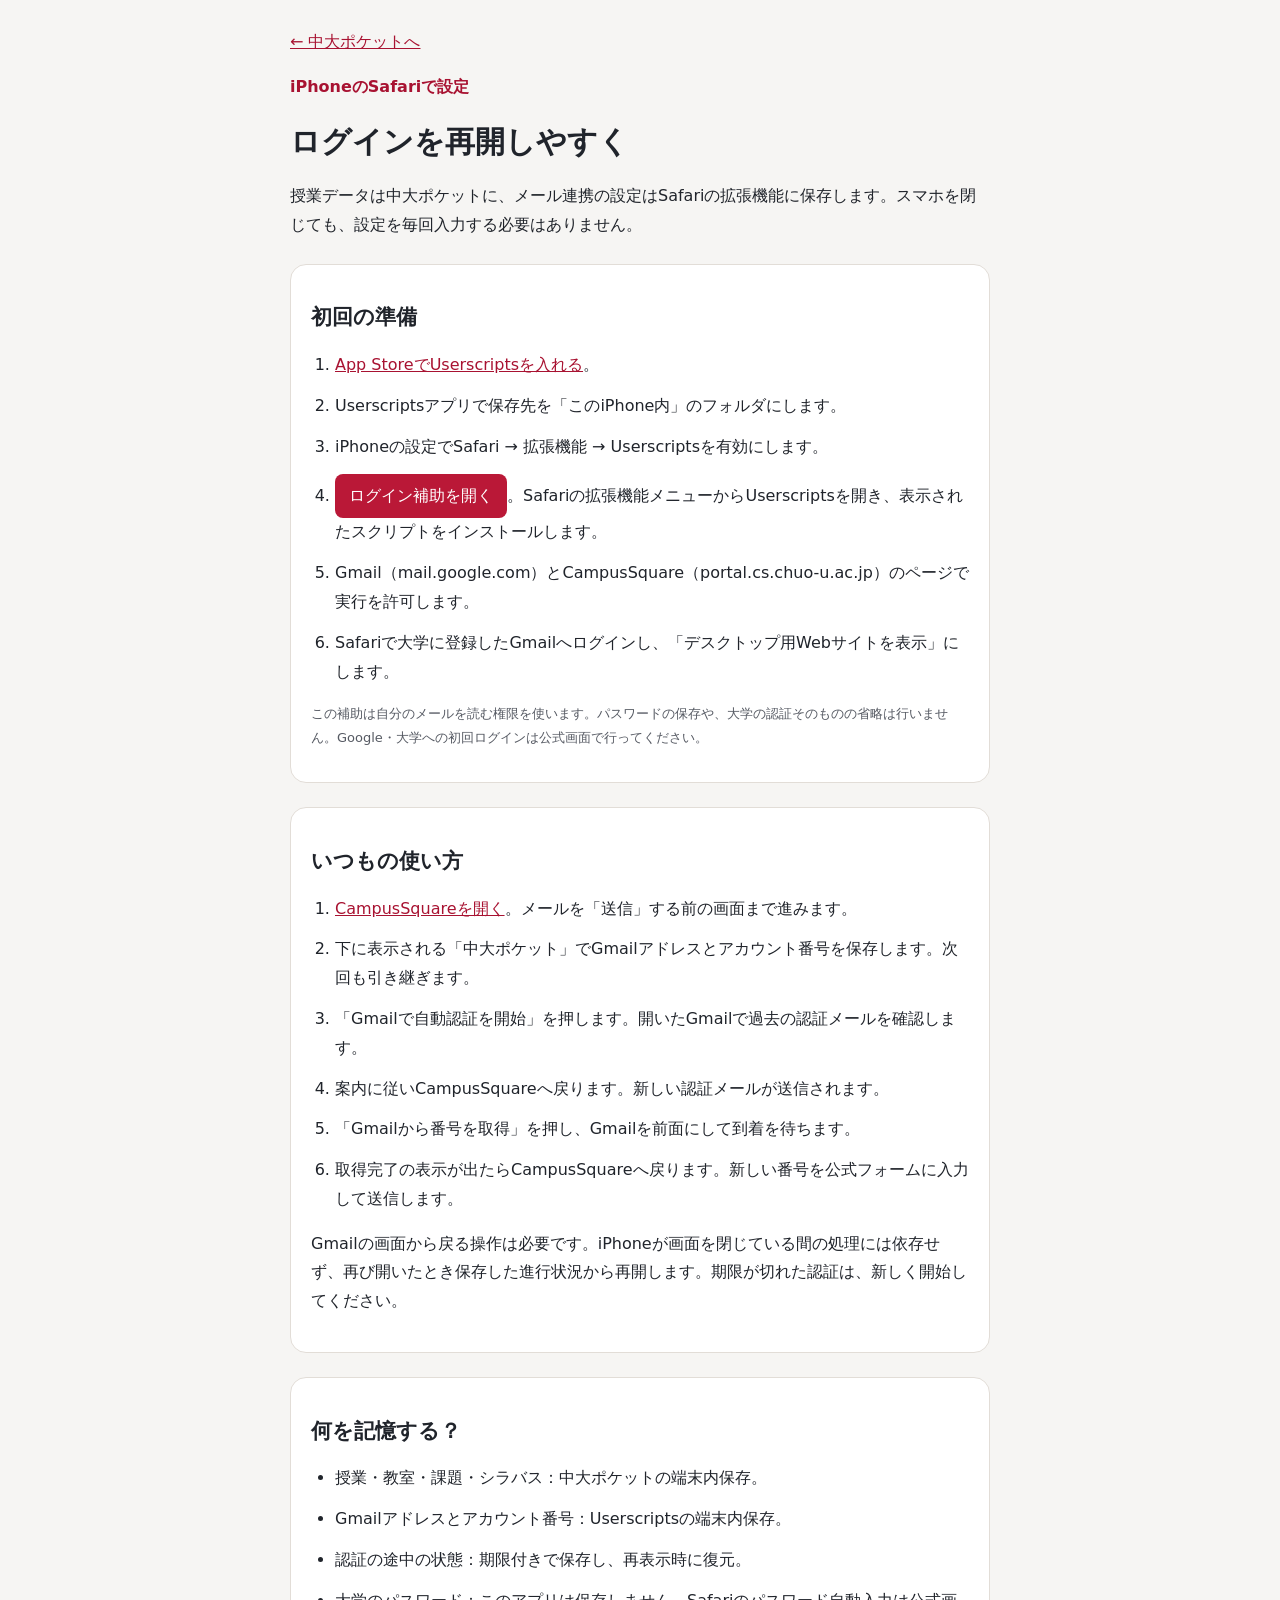
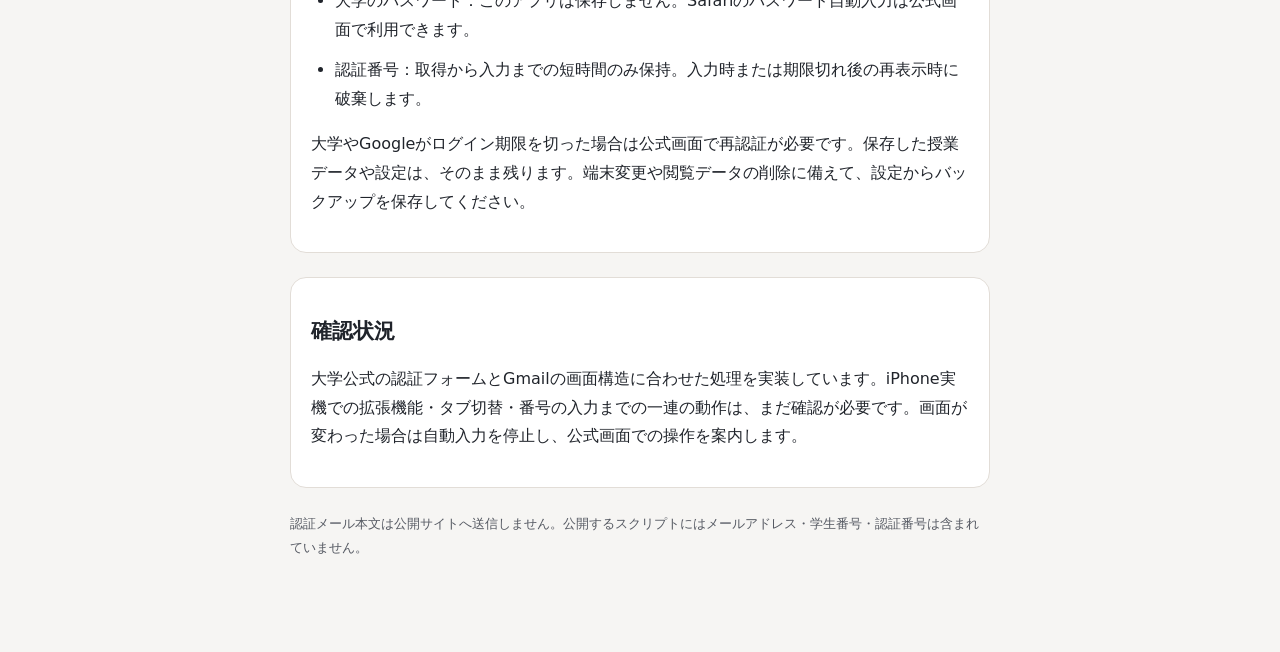
==== docs/login-setup.html @ 48754c98 "Add iPhone local storage and Gmail-assisted CampusSquare login" ====
<!doctype html>
<html lang="ja"><head><meta charset="utf-8"><meta name="viewport" content="width=device-width,initial-scale=1"><meta name="theme-color" content="#ba1837"><meta http-equiv="Content-Security-Policy" content="default-src 'self'; script-src 'none'; style-src 'self'; img-src 'self'; connect-src 'none'; object-src 'none'; base-uri 'none'; form-action 'none'"><title>メール連携の設定 — 中大ポケット</title><link rel="stylesheet" href="./login-setup.css"></head>
<body><main><a href="./#import">← 中大ポケットへ</a><p class="eyebrow">iPhoneのSafariで設定</p><h1>ログインを再開しやすく</h1><p>授業データは中大ポケットに、メール連携の設定はSafariの拡張機能に保存します。スマホを閉じても、設定を毎回入力する必要はありません。</p>
<section><h2>初回の準備</h2><ol><li><a href="https://apps.apple.com/jp/app/userscripts/id1463298887" target="_blank" rel="noreferrer">App StoreでUserscriptsを入れる</a>。</li><li>Userscriptsアプリで保存先を「このiPhone内」のフォルダにします。</li><li>iPhoneの設定でSafari → 拡張機能 → Userscriptsを有効にします。</li><li><a class="primary" href="./chuo-pocket-login.user.js">ログイン補助を開く</a>。Safariの拡張機能メニューからUserscriptsを開き、表示されたスクリプトをインストールします。</li><li>Gmail（mail.google.com）とCampusSquare（portal.cs.chuo-u.ac.jp）のページで実行を許可します。</li><li>Safariで大学に登録したGmailへログインし、「デスクトップ用Webサイトを表示」にします。</li></ol><p class="note">この補助は自分のメールを読む権限を使います。パスワードの保存や、大学の認証そのものの省略は行いません。Google・大学への初回ログインは公式画面で行ってください。</p></section>
<section><h2>いつもの使い方</h2><ol><li><a href="https://portal.cs.chuo-u.ac.jp/campusweb/" target="_blank" rel="noreferrer">CampusSquareを開く</a>。メールを「送信」する前の画面まで進みます。</li><li>下に表示される「中大ポケット」でGmailアドレスとアカウント番号を保存します。次回も引き継ぎます。</li><li>「Gmailで自動認証を開始」を押します。開いたGmailで過去の認証メールを確認します。</li><li>案内に従いCampusSquareへ戻ります。新しい認証メールが送信されます。</li><li>「Gmailから番号を取得」を押し、Gmailを前面にして到着を待ちます。</li><li>取得完了の表示が出たらCampusSquareへ戻ります。新しい番号を公式フォームに入力して送信します。</li></ol><p>Gmailの画面から戻る操作は必要です。iPhoneが画面を閉じている間の処理には依存せず、再び開いたとき保存した進行状況から再開します。期限が切れた認証は、新しく開始してください。</p></section>
<section><h2>何を記憶する？</h2><ul><li>授業・教室・課題・シラバス：中大ポケットの端末内保存。</li><li>Gmailアドレスとアカウント番号：Userscriptsの端末内保存。</li><li>認証の途中の状態：期限付きで保存し、再表示時に復元。</li><li>大学のパスワード：このアプリは保存しません。Safariのパスワード自動入力は公式画面で利用できます。</li><li>認証番号：取得から入力までの短時間のみ保持。入力時または期限切れ後の再表示時に破棄します。</li></ul><p>大学やGoogleがログイン期限を切った場合は公式画面で再認証が必要です。保存した授業データや設定は、そのまま残ります。端末変更や閲覧データの削除に備えて、設定からバックアップを保存してください。</p></section>
<section><h2>確認状況</h2><p>大学公式の認証フォームとGmailの画面構造に合わせた処理を実装しています。iPhone実機での拡張機能・タブ切替・番号の入力までの一連の動作は、まだ確認が必要です。画面が変わった場合は自動入力を停止し、公式画面での操作を案内します。</p></section>
<p class="note">認証メール本文は公開サイトへ送信しません。公開するスクリプトにはメールアドレス・学生番号・認証番号は含まれていません。</p></main></body></html>
---- docs/login-setup.css ----
:root{font-family:system-ui,-apple-system,sans-serif;color:#20242b;background:#f6f5f3;line-height:1.8}body{margin:0}main{max-width:700px;margin:auto;padding:28px 20px 80px}a{color:#a81231}h1{font-size:30px;line-height:1.35}h2{font-size:21px;line-height:1.5}section{background:#fff;border:1px solid #e2ddd7;border-radius:16px;padding:20px;margin:24px 0}li{margin:12px 0}ol,ul{padding-left:24px}.eyebrow{color:#a81231;font-weight:700}.note{font-size:13px;color:#565a63}.primary{display:inline-block;padding:8px 14px;background:#ba1837;color:white;border-radius:8px;text-decoration:none}
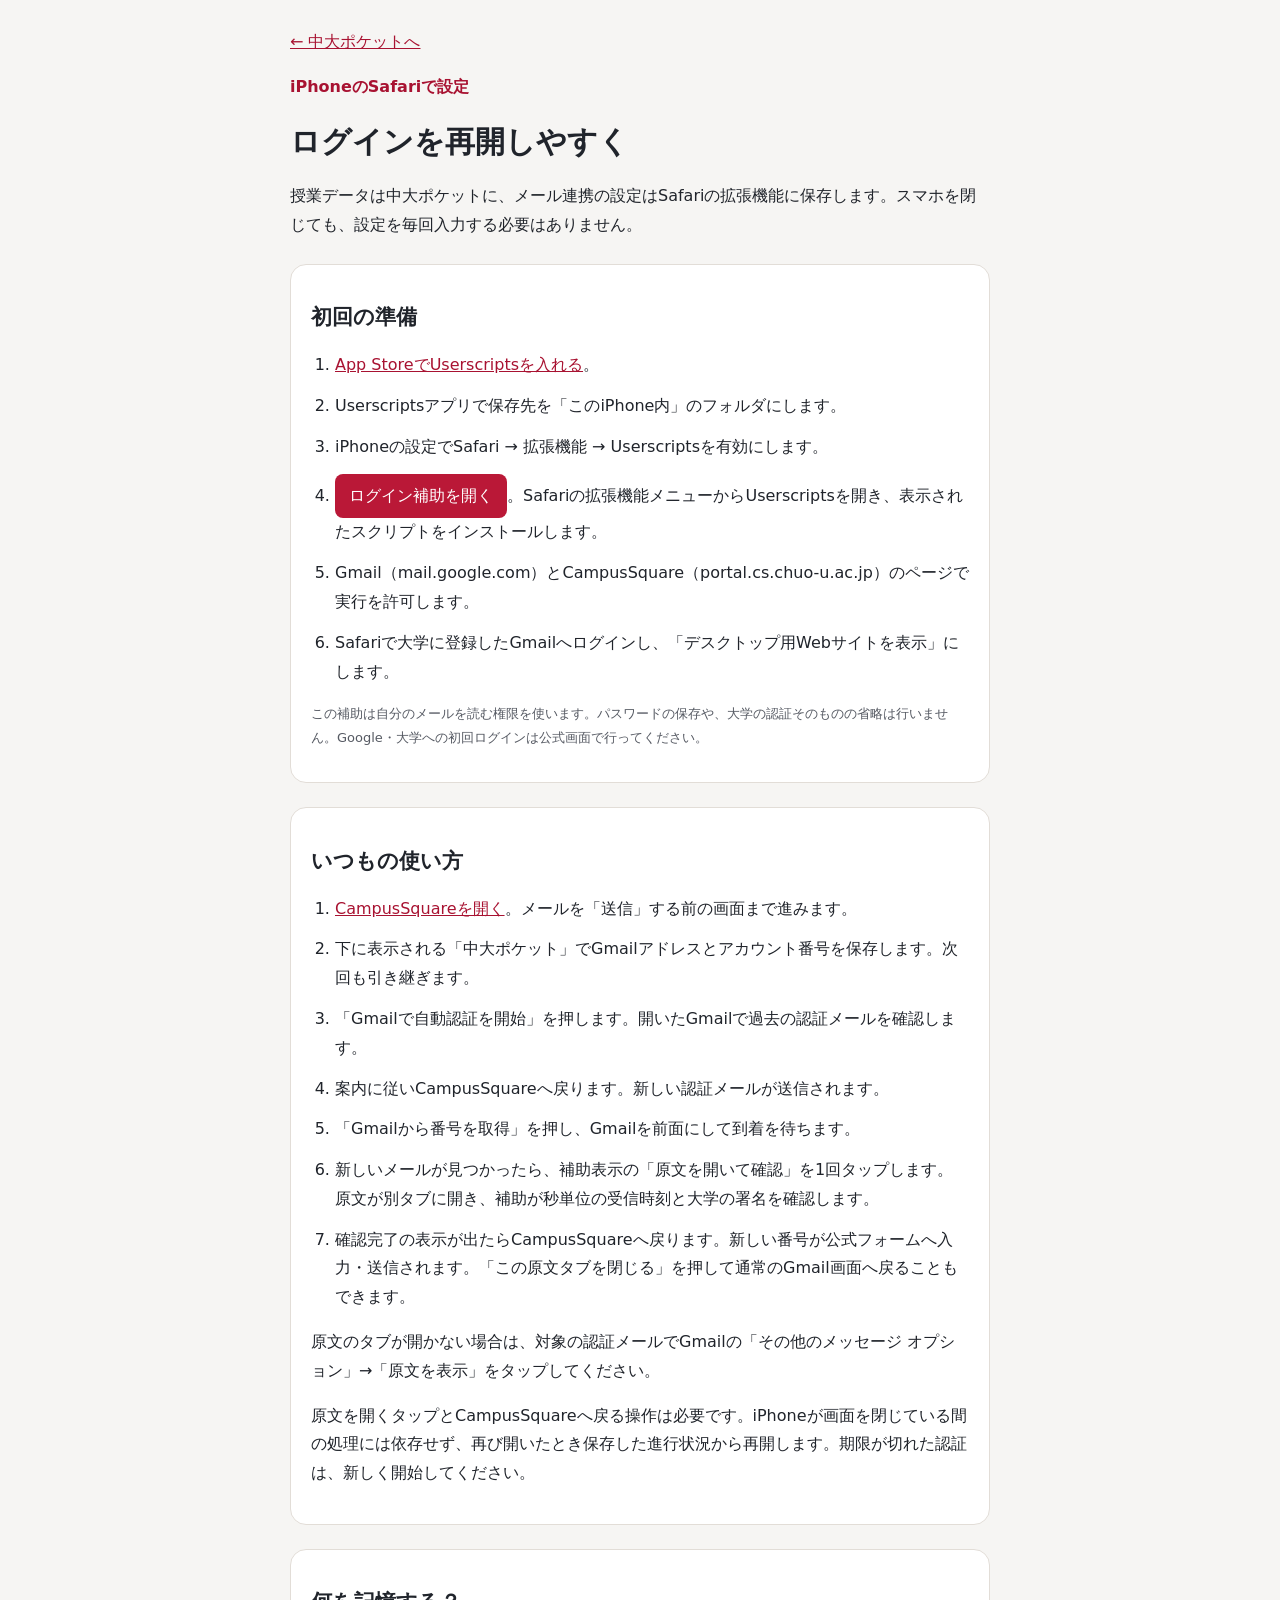
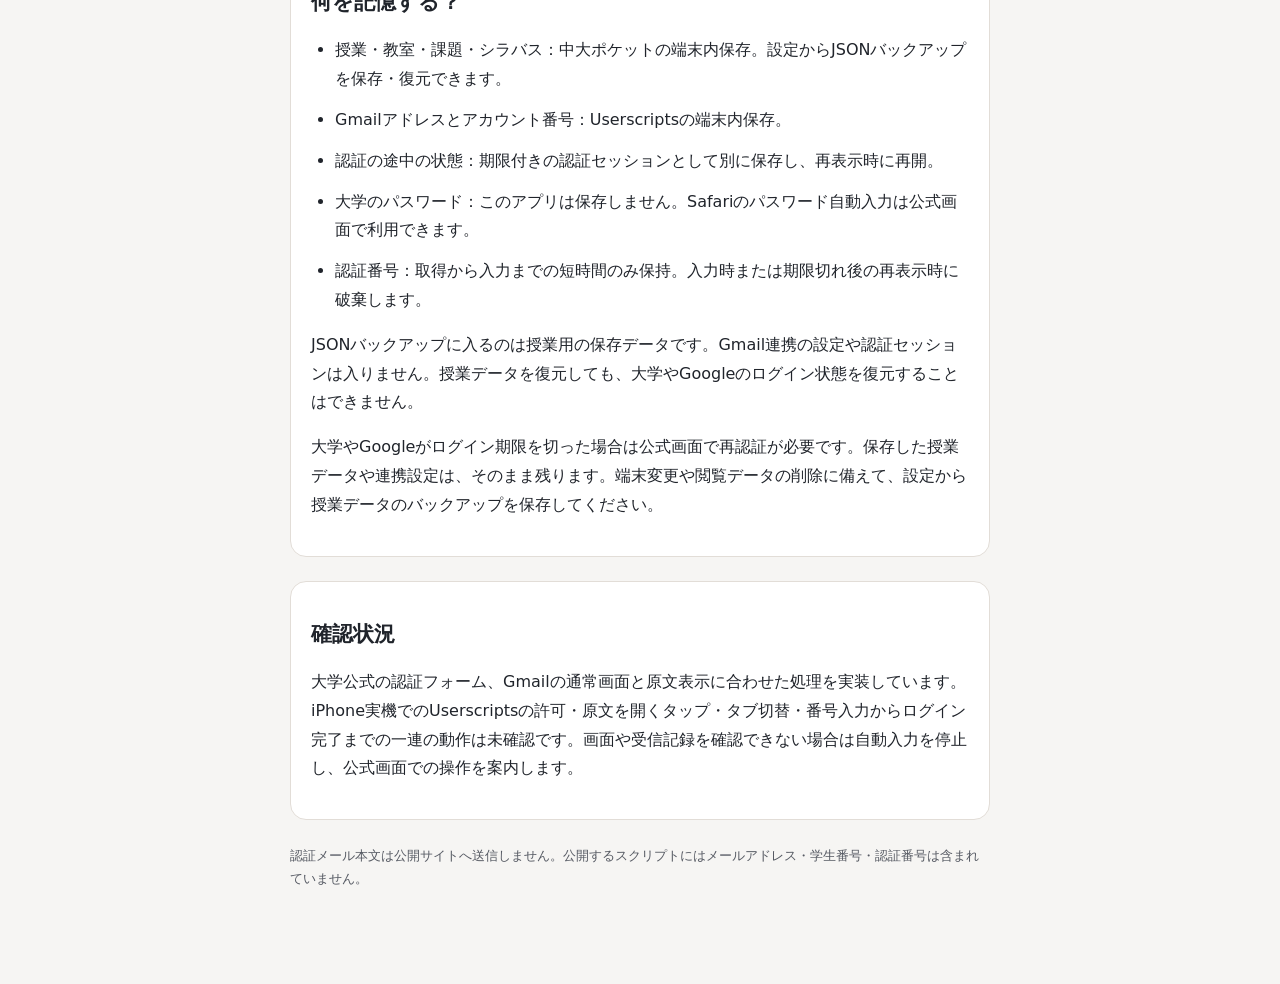
==== commit 8feecf1a: "Preserve login progress across restart and verify Gmail receipt timestamps" ====
--- a/docs/login-setup.html
+++ b/docs/login-setup.html
@@ -2,7 +2,7 @@
 <html lang="ja"><head><meta charset="utf-8"><meta name="viewport" content="width=device-width,initial-scale=1"><meta name="theme-color" content="#ba1837"><meta http-equiv="Content-Security-Policy" content="default-src 'self'; script-src 'none'; style-src 'self'; img-src 'self'; connect-src 'none'; object-src 'none'; base-uri 'none'; form-action 'none'"><title>メール連携の設定 — 中大ポケット</title><link rel="stylesheet" href="./login-setup.css"></head>
 <body><main><a href="./#import">← 中大ポケットへ</a><p class="eyebrow">iPhoneのSafariで設定</p><h1>ログインを再開しやすく</h1><p>授業データは中大ポケットに、メール連携の設定はSafariの拡張機能に保存します。スマホを閉じても、設定を毎回入力する必要はありません。</p>
 <section><h2>初回の準備</h2><ol><li><a href="https://apps.apple.com/jp/app/userscripts/id1463298887" target="_blank" rel="noreferrer">App StoreでUserscriptsを入れる</a>。</li><li>Userscriptsアプリで保存先を「このiPhone内」のフォルダにします。</li><li>iPhoneの設定でSafari → 拡張機能 → Userscriptsを有効にします。</li><li><a class="primary" href="./chuo-pocket-login.user.js">ログイン補助を開く</a>。Safariの拡張機能メニューからUserscriptsを開き、表示されたスクリプトをインストールします。</li><li>Gmail（mail.google.com）とCampusSquare（portal.cs.chuo-u.ac.jp）のページで実行を許可します。</li><li>Safariで大学に登録したGmailへログインし、「デスクトップ用Webサイトを表示」にします。</li></ol><p class="note">この補助は自分のメールを読む権限を使います。パスワードの保存や、大学の認証そのものの省略は行いません。Google・大学への初回ログインは公式画面で行ってください。</p></section>
-<section><h2>いつもの使い方</h2><ol><li><a href="https://portal.cs.chuo-u.ac.jp/campusweb/" target="_blank" rel="noreferrer">CampusSquareを開く</a>。メールを「送信」する前の画面まで進みます。</li><li>下に表示される「中大ポケット」でGmailアドレスとアカウント番号を保存します。次回も引き継ぎます。</li><li>「Gmailで自動認証を開始」を押します。開いたGmailで過去の認証メールを確認します。</li><li>案内に従いCampusSquareへ戻ります。新しい認証メールが送信されます。</li><li>「Gmailから番号を取得」を押し、Gmailを前面にして到着を待ちます。</li><li>取得完了の表示が出たらCampusSquareへ戻ります。新しい番号を公式フォームに入力して送信します。</li></ol><p>Gmailの画面から戻る操作は必要です。iPhoneが画面を閉じている間の処理には依存せず、再び開いたとき保存した進行状況から再開します。期限が切れた認証は、新しく開始してください。</p></section>
-<section><h2>何を記憶する？</h2><ul><li>授業・教室・課題・シラバス：中大ポケットの端末内保存。</li><li>Gmailアドレスとアカウント番号：Userscriptsの端末内保存。</li><li>認証の途中の状態：期限付きで保存し、再表示時に復元。</li><li>大学のパスワード：このアプリは保存しません。Safariのパスワード自動入力は公式画面で利用できます。</li><li>認証番号：取得から入力までの短時間のみ保持。入力時または期限切れ後の再表示時に破棄します。</li></ul><p>大学やGoogleがログイン期限を切った場合は公式画面で再認証が必要です。保存した授業データや設定は、そのまま残ります。端末変更や閲覧データの削除に備えて、設定からバックアップを保存してください。</p></section>
-<section><h2>確認状況</h2><p>大学公式の認証フォームとGmailの画面構造に合わせた処理を実装しています。iPhone実機での拡張機能・タブ切替・番号の入力までの一連の動作は、まだ確認が必要です。画面が変わった場合は自動入力を停止し、公式画面での操作を案内します。</p></section>
+<section><h2>いつもの使い方</h2><ol><li><a href="https://portal.cs.chuo-u.ac.jp/campusweb/" target="_blank" rel="noreferrer">CampusSquareを開く</a>。メールを「送信」する前の画面まで進みます。</li><li>下に表示される「中大ポケット」でGmailアドレスとアカウント番号を保存します。次回も引き継ぎます。</li><li>「Gmailで自動認証を開始」を押します。開いたGmailで過去の認証メールを確認します。</li><li>案内に従いCampusSquareへ戻ります。新しい認証メールが送信されます。</li><li>「Gmailから番号を取得」を押し、Gmailを前面にして到着を待ちます。</li><li>新しいメールが見つかったら、補助表示の「原文を開いて確認」を1回タップします。原文が別タブに開き、補助が秒単位の受信時刻と大学の署名を確認します。</li><li>確認完了の表示が出たらCampusSquareへ戻ります。新しい番号が公式フォームへ入力・送信されます。「この原文タブを閉じる」を押して通常のGmail画面へ戻ることもできます。</li></ol><p>原文のタブが開かない場合は、対象の認証メールでGmailの「その他のメッセージ オプション」→「原文を表示」をタップしてください。</p><p>原文を開くタップとCampusSquareへ戻る操作は必要です。iPhoneが画面を閉じている間の処理には依存せず、再び開いたとき保存した進行状況から再開します。期限が切れた認証は、新しく開始してください。</p></section>
+<section><h2>何を記憶する？</h2><ul><li>授業・教室・課題・シラバス：中大ポケットの端末内保存。設定からJSONバックアップを保存・復元できます。</li><li>Gmailアドレスとアカウント番号：Userscriptsの端末内保存。</li><li>認証の途中の状態：期限付きの認証セッションとして別に保存し、再表示時に再開。</li><li>大学のパスワード：このアプリは保存しません。Safariのパスワード自動入力は公式画面で利用できます。</li><li>認証番号：取得から入力までの短時間のみ保持。入力時または期限切れ後の再表示時に破棄します。</li></ul><p>JSONバックアップに入るのは授業用の保存データです。Gmail連携の設定や認証セッションは入りません。授業データを復元しても、大学やGoogleのログイン状態を復元することはできません。</p><p>大学やGoogleがログイン期限を切った場合は公式画面で再認証が必要です。保存した授業データや連携設定は、そのまま残ります。端末変更や閲覧データの削除に備えて、設定から授業データのバックアップを保存してください。</p></section>
+<section><h2>確認状況</h2><p>大学公式の認証フォーム、Gmailの通常画面と原文表示に合わせた処理を実装しています。iPhone実機でのUserscriptsの許可・原文を開くタップ・タブ切替・番号入力からログイン完了までの一連の動作は未確認です。画面や受信記録を確認できない場合は自動入力を停止し、公式画面での操作を案内します。</p></section>
 <p class="note">認証メール本文は公開サイトへ送信しません。公開するスクリプトにはメールアドレス・学生番号・認証番号は含まれていません。</p></main></body></html>
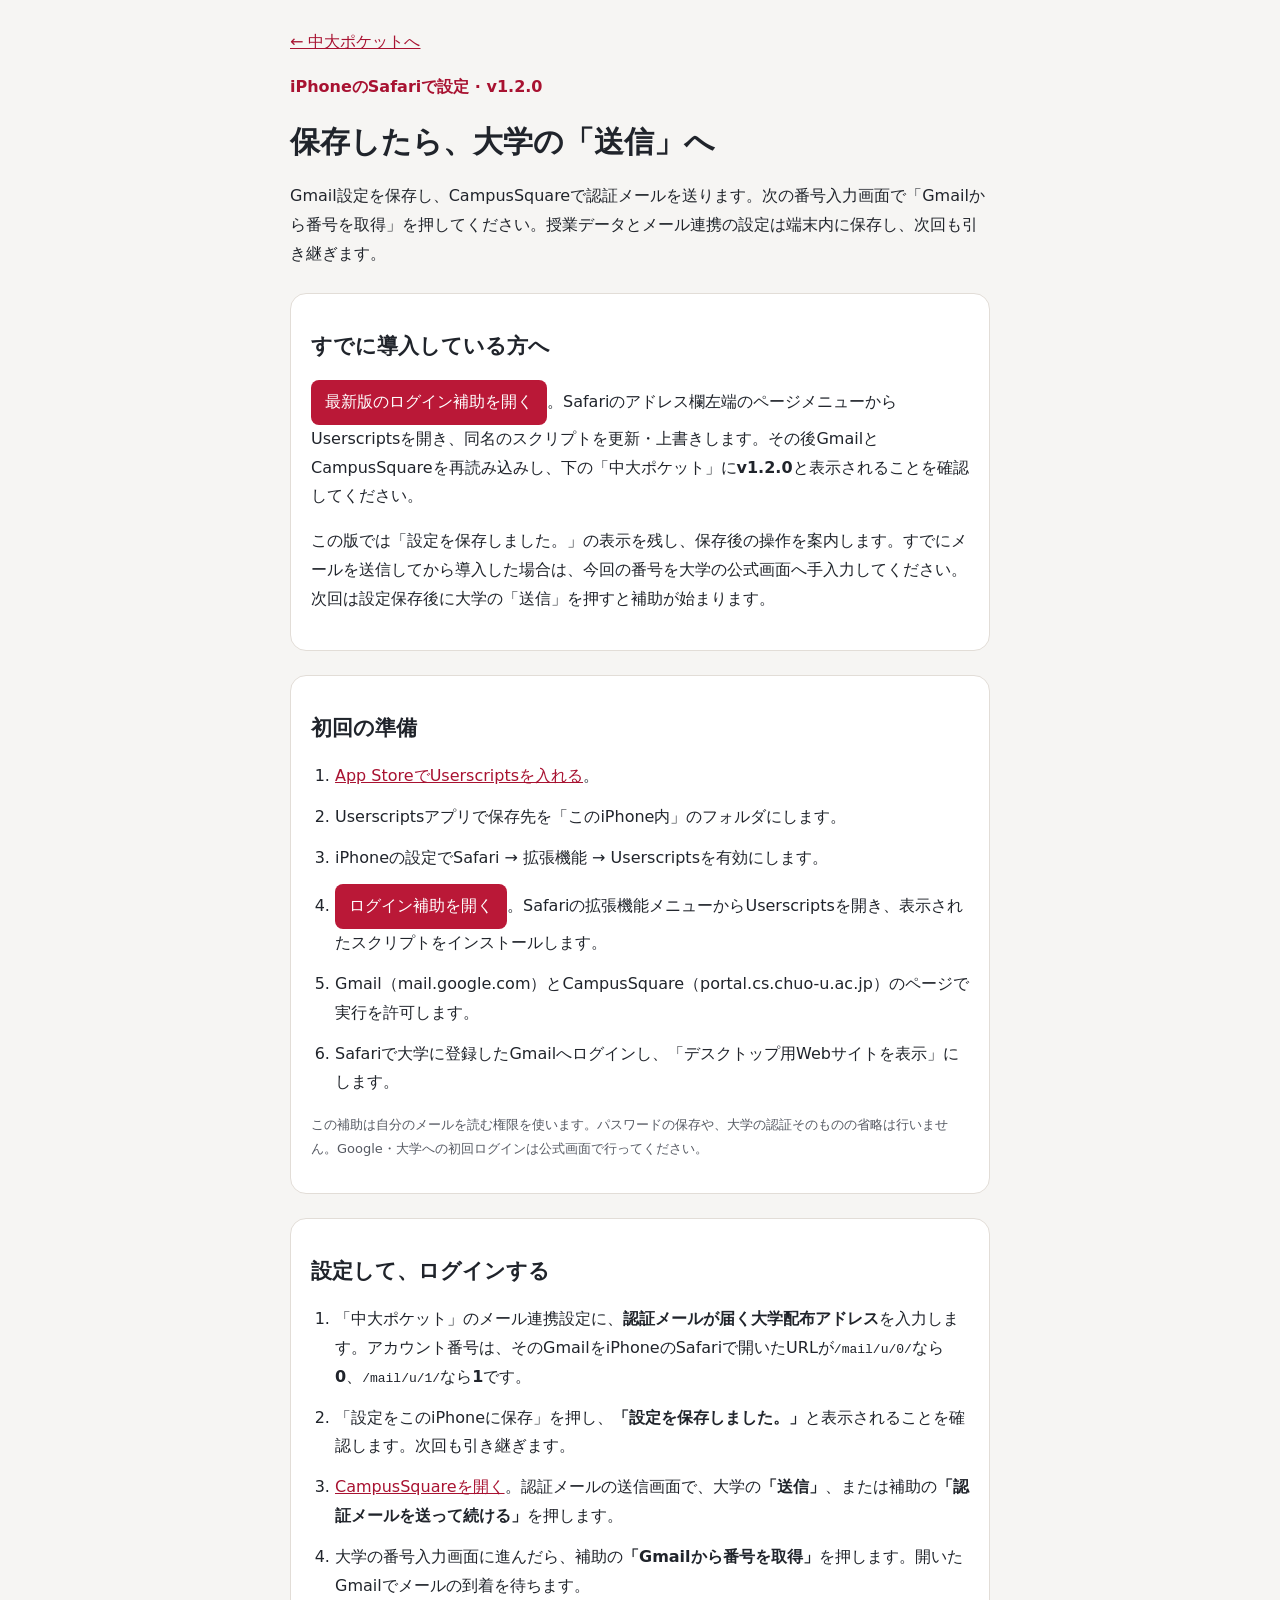
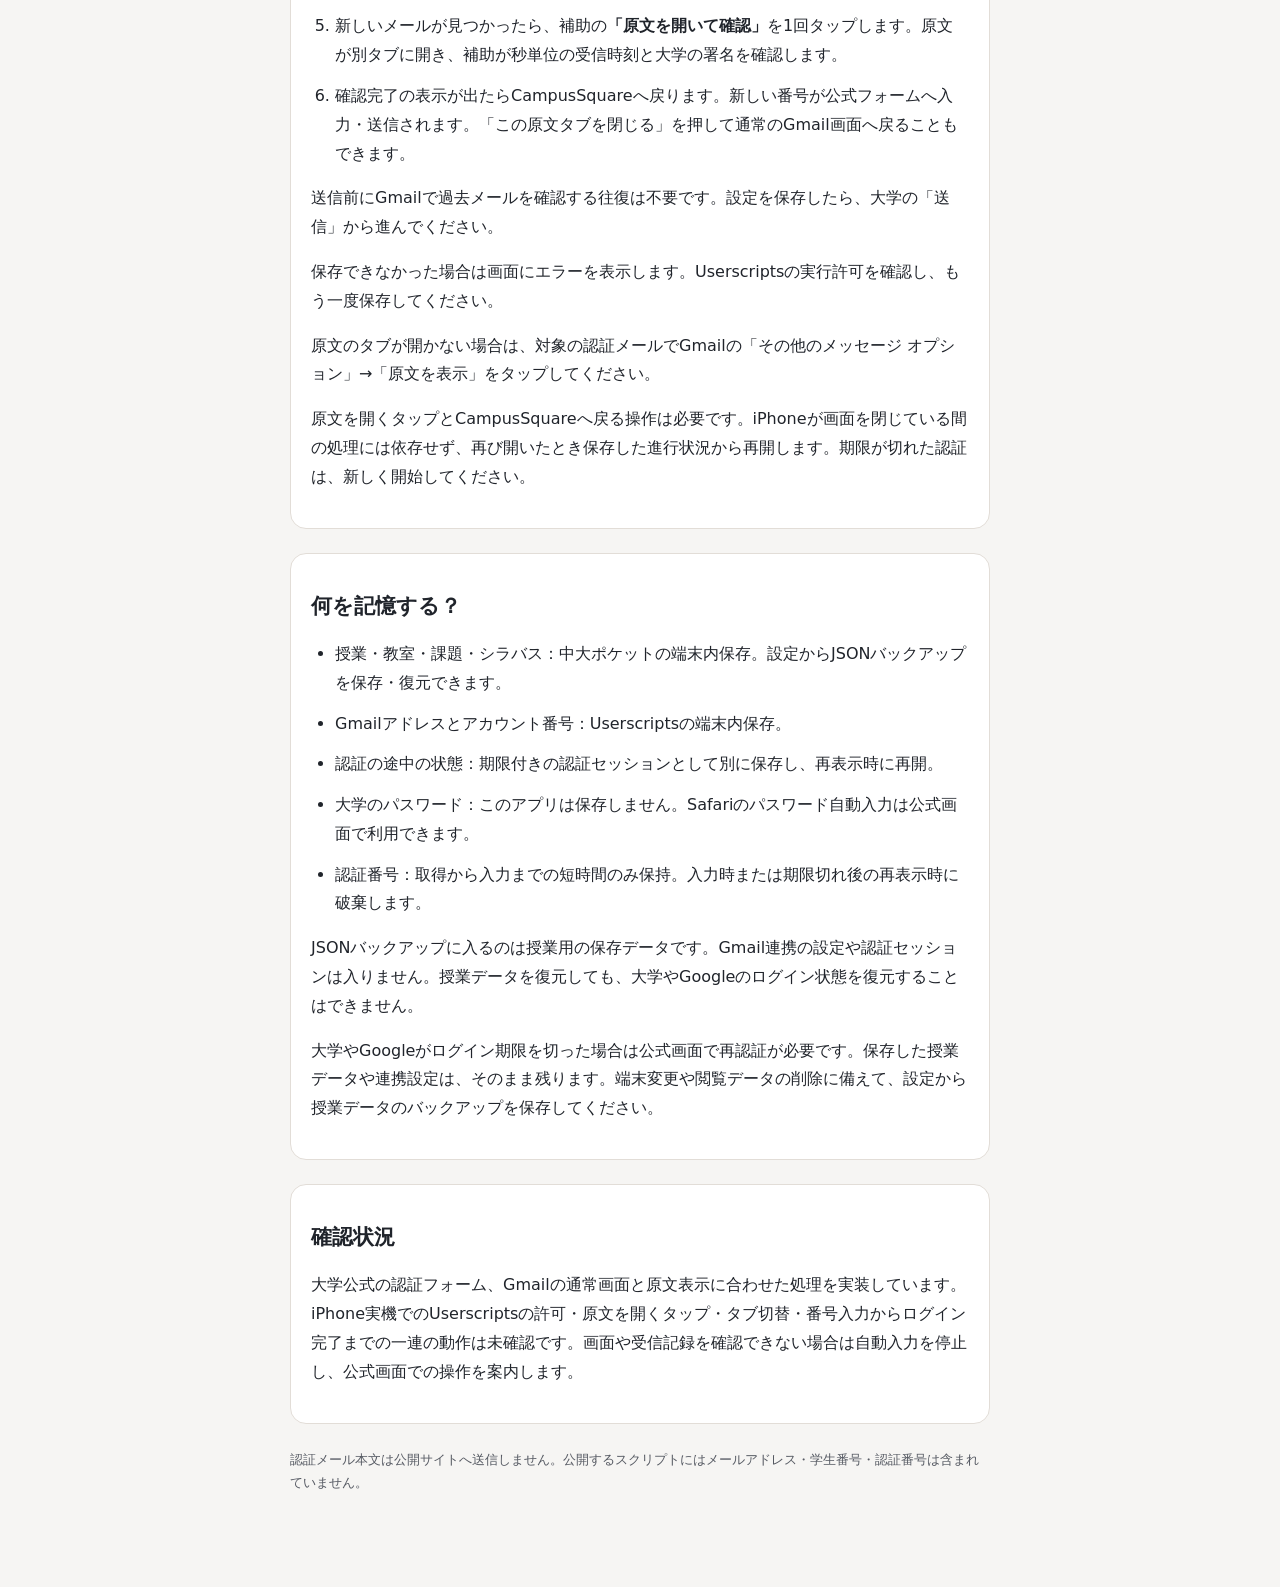
==== commit 9da9197f: "Fix persistent Gmail settings feedback and start assistance from official send (v1.2.0)" ====
--- a/docs/login-setup.html
+++ b/docs/login-setup.html
@@ -1,8 +1,9 @@
 <!doctype html>
 <html lang="ja"><head><meta charset="utf-8"><meta name="viewport" content="width=device-width,initial-scale=1"><meta name="theme-color" content="#ba1837"><meta http-equiv="Content-Security-Policy" content="default-src 'self'; script-src 'none'; style-src 'self'; img-src 'self'; connect-src 'none'; object-src 'none'; base-uri 'none'; form-action 'none'"><title>メール連携の設定 — 中大ポケット</title><link rel="stylesheet" href="./login-setup.css"></head>
-<body><main><a href="./#import">← 中大ポケットへ</a><p class="eyebrow">iPhoneのSafariで設定</p><h1>ログインを再開しやすく</h1><p>授業データは中大ポケットに、メール連携の設定はSafariの拡張機能に保存します。スマホを閉じても、設定を毎回入力する必要はありません。</p>
+<body><main><a href="./#import">← 中大ポケットへ</a><p class="eyebrow">iPhoneのSafariで設定 · v1.2.0</p><h1>保存したら、大学の「送信」へ</h1><p>Gmail設定を保存し、CampusSquareで認証メールを送ります。次の番号入力画面で「Gmailから番号を取得」を押してください。授業データとメール連携の設定は端末内に保存し、次回も引き継ぎます。</p>
+<section><h2>すでに導入している方へ</h2><p><a class="primary" href="./chuo-pocket-login.user.js">最新版のログイン補助を開く</a>。Safariのアドレス欄左端のページメニューからUserscriptsを開き、同名のスクリプトを更新・上書きします。その後GmailとCampusSquareを再読み込みし、下の「中大ポケット」に<strong>v1.2.0</strong>と表示されることを確認してください。</p><p>この版では「設定を保存しました。」の表示を残し、保存後の操作を案内します。すでにメールを送信してから導入した場合は、今回の番号を大学の公式画面へ手入力してください。次回は設定保存後に大学の「送信」を押すと補助が始まります。</p></section>
 <section><h2>初回の準備</h2><ol><li><a href="https://apps.apple.com/jp/app/userscripts/id1463298887" target="_blank" rel="noreferrer">App StoreでUserscriptsを入れる</a>。</li><li>Userscriptsアプリで保存先を「このiPhone内」のフォルダにします。</li><li>iPhoneの設定でSafari → 拡張機能 → Userscriptsを有効にします。</li><li><a class="primary" href="./chuo-pocket-login.user.js">ログイン補助を開く</a>。Safariの拡張機能メニューからUserscriptsを開き、表示されたスクリプトをインストールします。</li><li>Gmail（mail.google.com）とCampusSquare（portal.cs.chuo-u.ac.jp）のページで実行を許可します。</li><li>Safariで大学に登録したGmailへログインし、「デスクトップ用Webサイトを表示」にします。</li></ol><p class="note">この補助は自分のメールを読む権限を使います。パスワードの保存や、大学の認証そのものの省略は行いません。Google・大学への初回ログインは公式画面で行ってください。</p></section>
-<section><h2>いつもの使い方</h2><ol><li><a href="https://portal.cs.chuo-u.ac.jp/campusweb/" target="_blank" rel="noreferrer">CampusSquareを開く</a>。メールを「送信」する前の画面まで進みます。</li><li>下に表示される「中大ポケット」でGmailアドレスとアカウント番号を保存します。次回も引き継ぎます。</li><li>「Gmailで自動認証を開始」を押します。開いたGmailで過去の認証メールを確認します。</li><li>案内に従いCampusSquareへ戻ります。新しい認証メールが送信されます。</li><li>「Gmailから番号を取得」を押し、Gmailを前面にして到着を待ちます。</li><li>新しいメールが見つかったら、補助表示の「原文を開いて確認」を1回タップします。原文が別タブに開き、補助が秒単位の受信時刻と大学の署名を確認します。</li><li>確認完了の表示が出たらCampusSquareへ戻ります。新しい番号が公式フォームへ入力・送信されます。「この原文タブを閉じる」を押して通常のGmail画面へ戻ることもできます。</li></ol><p>原文のタブが開かない場合は、対象の認証メールでGmailの「その他のメッセージ オプション」→「原文を表示」をタップしてください。</p><p>原文を開くタップとCampusSquareへ戻る操作は必要です。iPhoneが画面を閉じている間の処理には依存せず、再び開いたとき保存した進行状況から再開します。期限が切れた認証は、新しく開始してください。</p></section>
+<section><h2>設定して、ログインする</h2><ol><li>「中大ポケット」のメール連携設定に、<strong>認証メールが届く大学配布アドレス</strong>を入力します。アカウント番号は、そのGmailをiPhoneのSafariで開いたURLが<code>/mail/u/0/</code>なら<strong>0</strong>、<code>/mail/u/1/</code>なら<strong>1</strong>です。</li><li>「設定をこのiPhoneに保存」を押し、<strong>「設定を保存しました。」</strong>と表示されることを確認します。次回も引き継ぎます。</li><li><a href="https://portal.cs.chuo-u.ac.jp/campusweb/" target="_blank" rel="noreferrer">CampusSquareを開く</a>。認証メールの送信画面で、大学の<strong>「送信」</strong>、または補助の<strong>「認証メールを送って続ける」</strong>を押します。</li><li>大学の番号入力画面に進んだら、補助の<strong>「Gmailから番号を取得」</strong>を押します。開いたGmailでメールの到着を待ちます。</li><li>新しいメールが見つかったら、補助の<strong>「原文を開いて確認」</strong>を1回タップします。原文が別タブに開き、補助が秒単位の受信時刻と大学の署名を確認します。</li><li>確認完了の表示が出たらCampusSquareへ戻ります。新しい番号が公式フォームへ入力・送信されます。「この原文タブを閉じる」を押して通常のGmail画面へ戻ることもできます。</li></ol><p>送信前にGmailで過去メールを確認する往復は不要です。設定を保存したら、大学の「送信」から進んでください。</p><p>保存できなかった場合は画面にエラーを表示します。Userscriptsの実行許可を確認し、もう一度保存してください。</p><p>原文のタブが開かない場合は、対象の認証メールでGmailの「その他のメッセージ オプション」→「原文を表示」をタップしてください。</p><p>原文を開くタップとCampusSquareへ戻る操作は必要です。iPhoneが画面を閉じている間の処理には依存せず、再び開いたとき保存した進行状況から再開します。期限が切れた認証は、新しく開始してください。</p></section>
 <section><h2>何を記憶する？</h2><ul><li>授業・教室・課題・シラバス：中大ポケットの端末内保存。設定からJSONバックアップを保存・復元できます。</li><li>Gmailアドレスとアカウント番号：Userscriptsの端末内保存。</li><li>認証の途中の状態：期限付きの認証セッションとして別に保存し、再表示時に再開。</li><li>大学のパスワード：このアプリは保存しません。Safariのパスワード自動入力は公式画面で利用できます。</li><li>認証番号：取得から入力までの短時間のみ保持。入力時または期限切れ後の再表示時に破棄します。</li></ul><p>JSONバックアップに入るのは授業用の保存データです。Gmail連携の設定や認証セッションは入りません。授業データを復元しても、大学やGoogleのログイン状態を復元することはできません。</p><p>大学やGoogleがログイン期限を切った場合は公式画面で再認証が必要です。保存した授業データや連携設定は、そのまま残ります。端末変更や閲覧データの削除に備えて、設定から授業データのバックアップを保存してください。</p></section>
 <section><h2>確認状況</h2><p>大学公式の認証フォーム、Gmailの通常画面と原文表示に合わせた処理を実装しています。iPhone実機でのUserscriptsの許可・原文を開くタップ・タブ切替・番号入力からログイン完了までの一連の動作は未確認です。画面や受信記録を確認できない場合は自動入力を停止し、公式画面での操作を案内します。</p></section>
 <p class="note">認証メール本文は公開サイトへ送信しません。公開するスクリプトにはメールアドレス・学生番号・認証番号は含まれていません。</p></main></body></html>
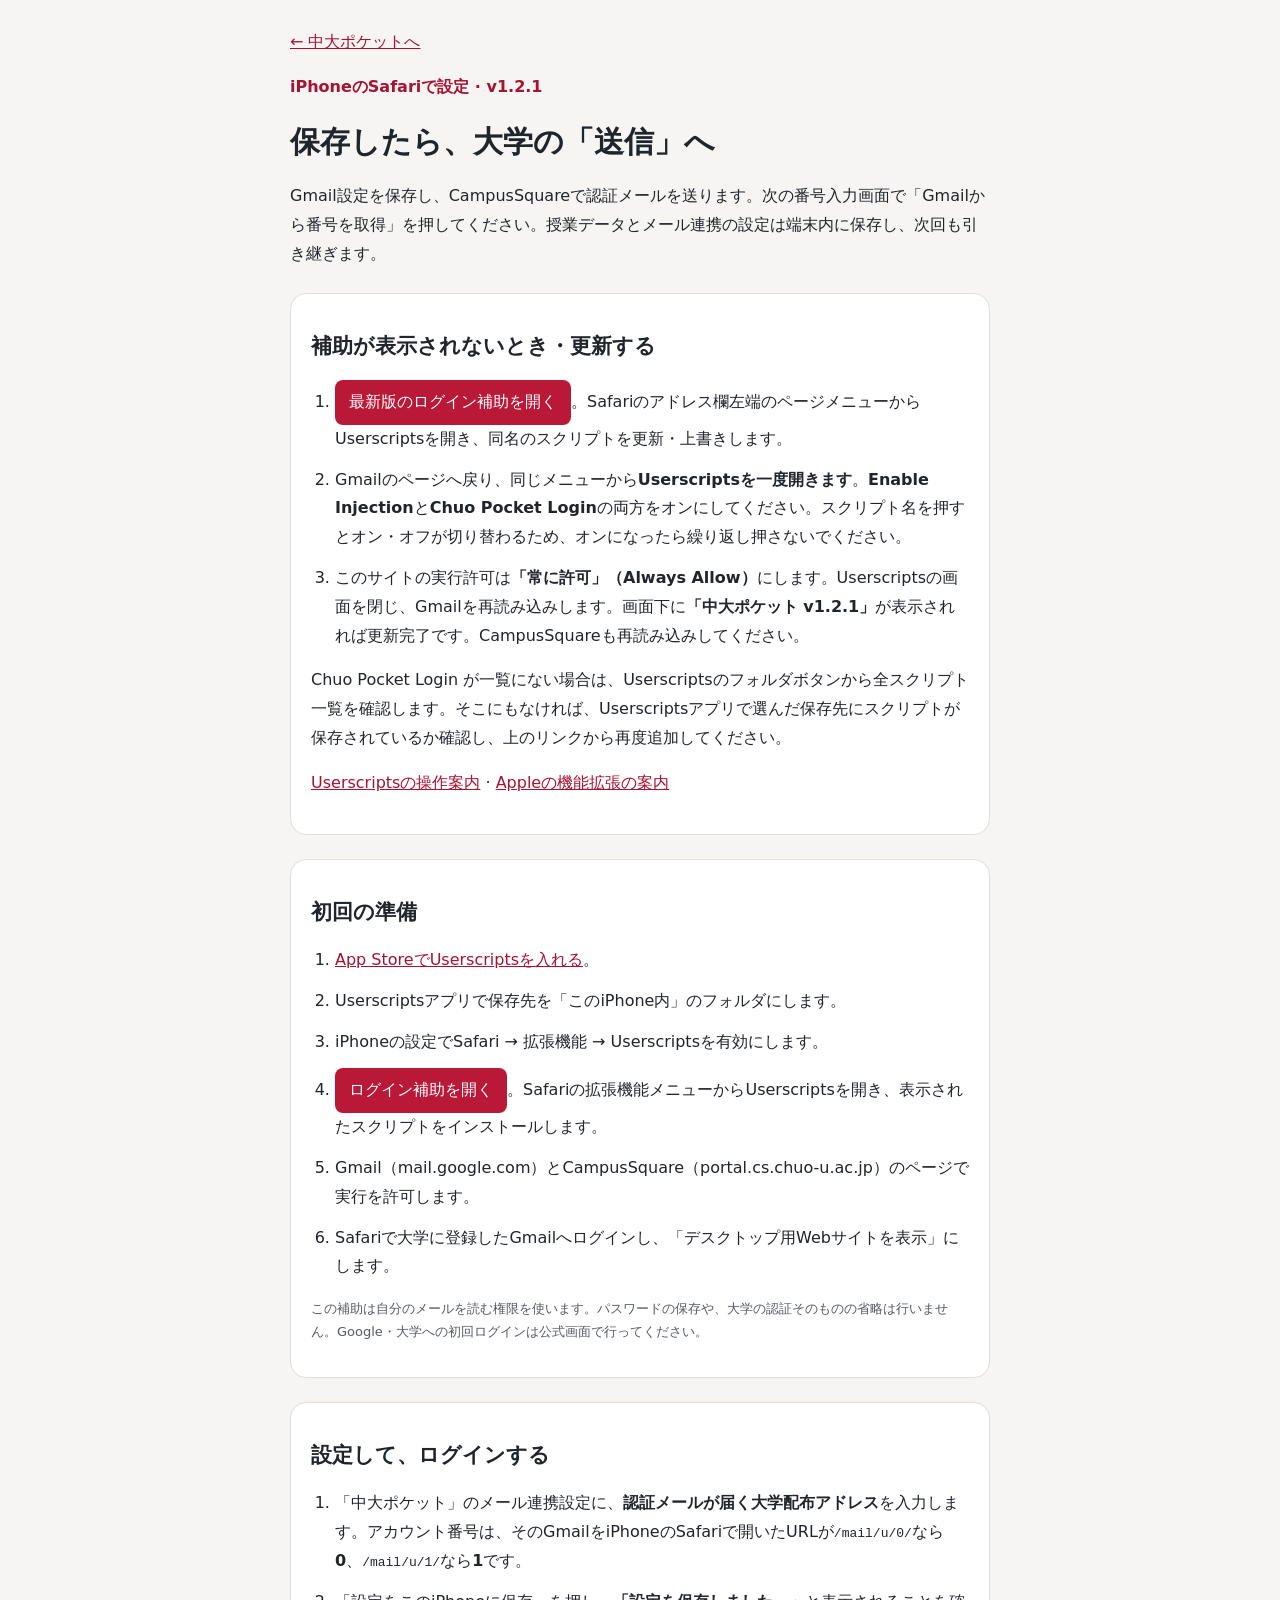
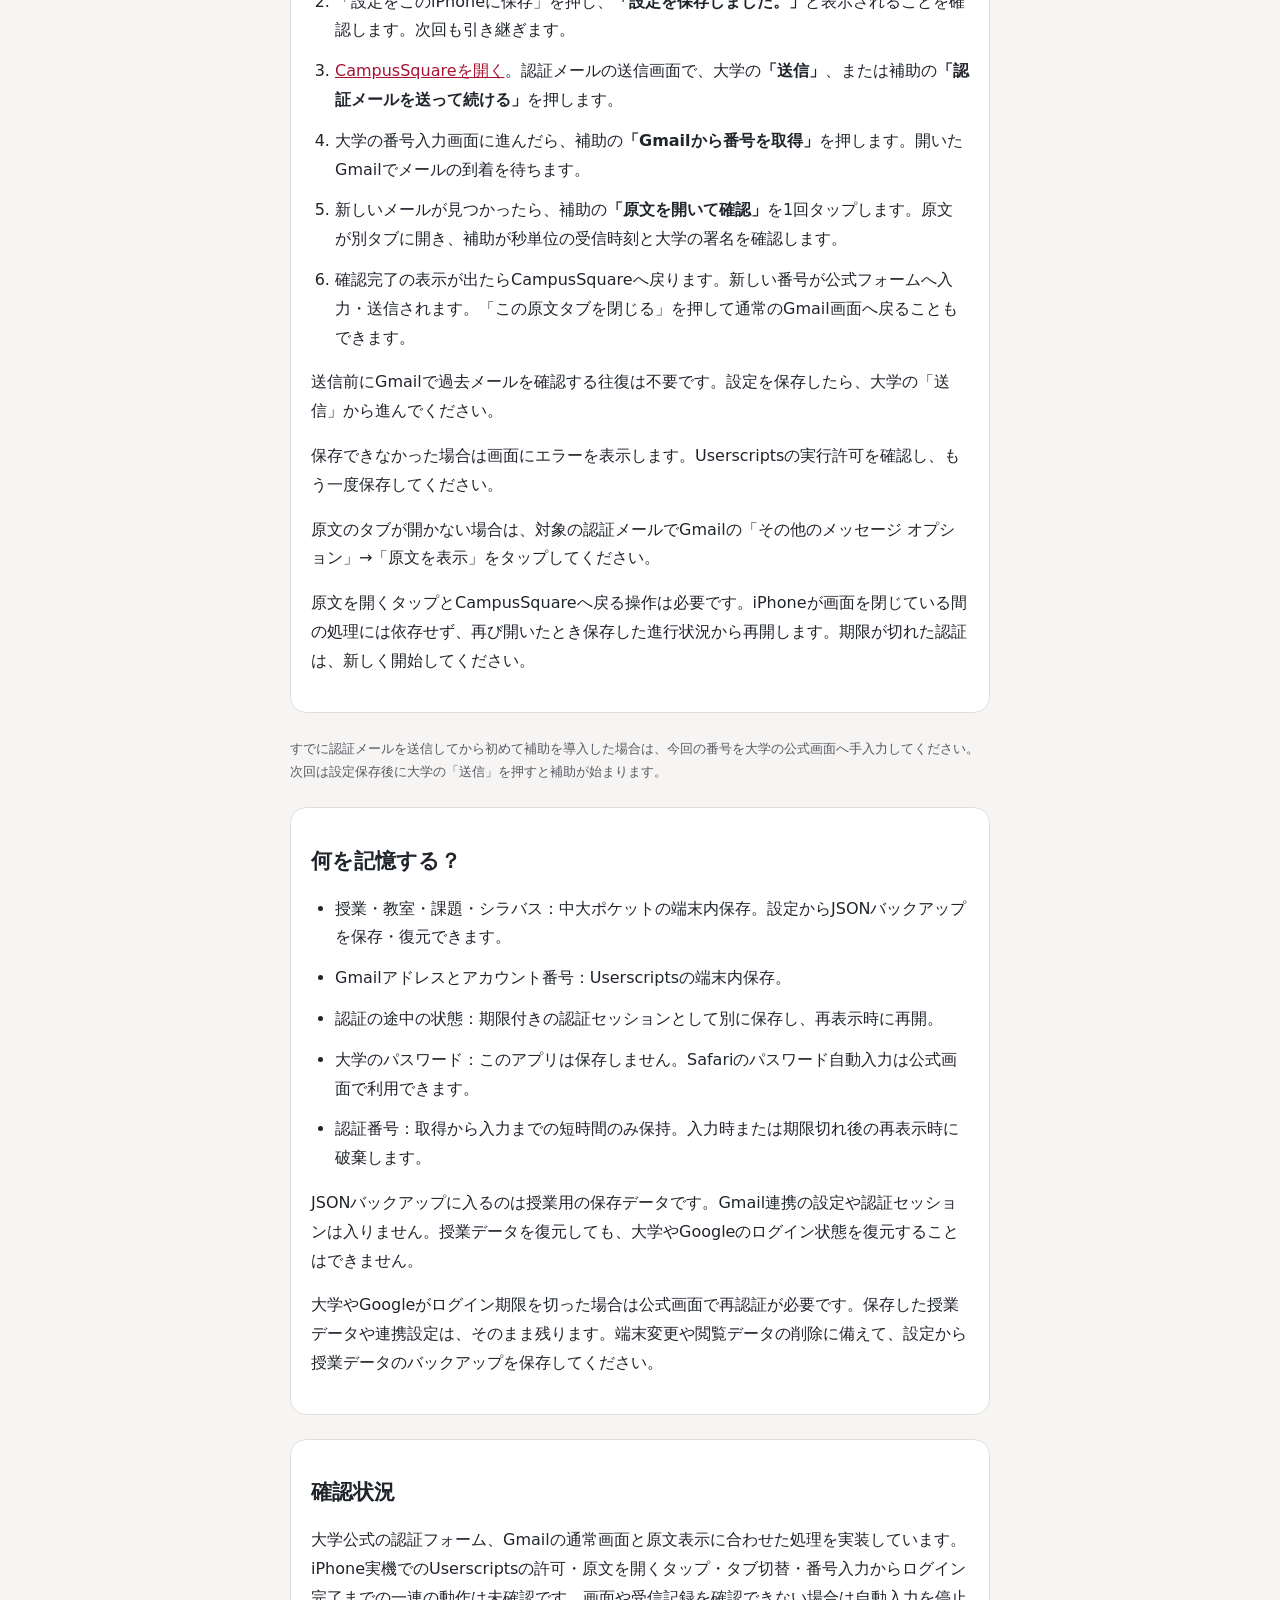
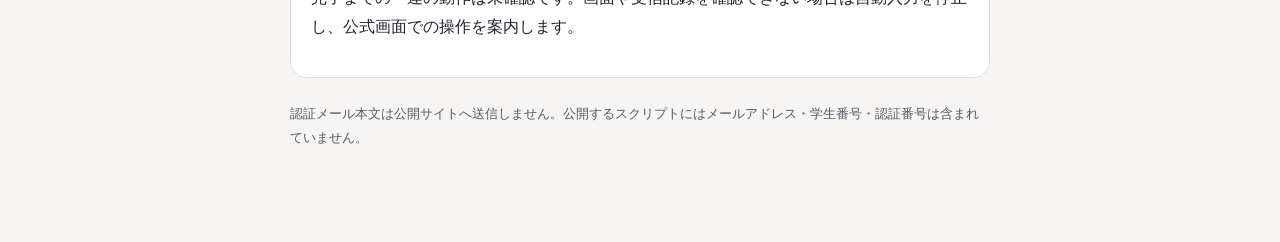
==== commit b8dd36ca: "Restore Gmail helper after page rebuilds and show startup diagnostics (v1.2.1)" ====
--- a/docs/login-setup.html
+++ b/docs/login-setup.html
@@ -1,9 +1,10 @@
 <!doctype html>
 <html lang="ja"><head><meta charset="utf-8"><meta name="viewport" content="width=device-width,initial-scale=1"><meta name="theme-color" content="#ba1837"><meta http-equiv="Content-Security-Policy" content="default-src 'self'; script-src 'none'; style-src 'self'; img-src 'self'; connect-src 'none'; object-src 'none'; base-uri 'none'; form-action 'none'"><title>メール連携の設定 — 中大ポケット</title><link rel="stylesheet" href="./login-setup.css"></head>
-<body><main><a href="./#import">← 中大ポケットへ</a><p class="eyebrow">iPhoneのSafariで設定 · v1.2.0</p><h1>保存したら、大学の「送信」へ</h1><p>Gmail設定を保存し、CampusSquareで認証メールを送ります。次の番号入力画面で「Gmailから番号を取得」を押してください。授業データとメール連携の設定は端末内に保存し、次回も引き継ぎます。</p>
-<section><h2>すでに導入している方へ</h2><p><a class="primary" href="./chuo-pocket-login.user.js">最新版のログイン補助を開く</a>。Safariのアドレス欄左端のページメニューからUserscriptsを開き、同名のスクリプトを更新・上書きします。その後GmailとCampusSquareを再読み込みし、下の「中大ポケット」に<strong>v1.2.0</strong>と表示されることを確認してください。</p><p>この版では「設定を保存しました。」の表示を残し、保存後の操作を案内します。すでにメールを送信してから導入した場合は、今回の番号を大学の公式画面へ手入力してください。次回は設定保存後に大学の「送信」を押すと補助が始まります。</p></section>
+<body><main><a href="./#import">← 中大ポケットへ</a><p class="eyebrow">iPhoneのSafariで設定 · v1.2.1</p><h1>保存したら、大学の「送信」へ</h1><p>Gmail設定を保存し、CampusSquareで認証メールを送ります。次の番号入力画面で「Gmailから番号を取得」を押してください。授業データとメール連携の設定は端末内に保存し、次回も引き継ぎます。</p>
+<section><h2>補助が表示されないとき・更新する</h2><ol><li><a class="primary" href="./chuo-pocket-login.user.js">最新版のログイン補助を開く</a>。Safariのアドレス欄左端のページメニューからUserscriptsを開き、同名のスクリプトを更新・上書きします。</li><li>Gmailのページへ戻り、同じメニューから<strong>Userscriptsを一度開きます</strong>。<strong>Enable Injection</strong>と<strong>Chuo Pocket Login</strong>の両方をオンにしてください。スクリプト名を押すとオン・オフが切り替わるため、オンになったら繰り返し押さないでください。</li><li>このサイトの実行許可は<strong>「常に許可」（Always Allow）</strong>にします。Userscriptsの画面を閉じ、Gmailを再読み込みします。画面下に<strong>「中大ポケット v1.2.1」</strong>が表示されれば更新完了です。CampusSquareも再読み込みしてください。</li></ol><p>Chuo Pocket Login が一覧にない場合は、Userscriptsのフォルダボタンから全スクリプト一覧を確認します。そこにもなければ、Userscriptsアプリで選んだ保存先にスクリプトが保存されているか確認し、上のリンクから再度追加してください。</p><p><a href="https://github.com/quoid/userscripts#usage" target="_blank" rel="noreferrer">Userscriptsの操作案内</a> · <a href="https://support.apple.com/ja-jp/guide/iphone/-iphab0432bf6/ios" target="_blank" rel="noreferrer">Appleの機能拡張の案内</a></p></section>
 <section><h2>初回の準備</h2><ol><li><a href="https://apps.apple.com/jp/app/userscripts/id1463298887" target="_blank" rel="noreferrer">App StoreでUserscriptsを入れる</a>。</li><li>Userscriptsアプリで保存先を「このiPhone内」のフォルダにします。</li><li>iPhoneの設定でSafari → 拡張機能 → Userscriptsを有効にします。</li><li><a class="primary" href="./chuo-pocket-login.user.js">ログイン補助を開く</a>。Safariの拡張機能メニューからUserscriptsを開き、表示されたスクリプトをインストールします。</li><li>Gmail（mail.google.com）とCampusSquare（portal.cs.chuo-u.ac.jp）のページで実行を許可します。</li><li>Safariで大学に登録したGmailへログインし、「デスクトップ用Webサイトを表示」にします。</li></ol><p class="note">この補助は自分のメールを読む権限を使います。パスワードの保存や、大学の認証そのものの省略は行いません。Google・大学への初回ログインは公式画面で行ってください。</p></section>
 <section><h2>設定して、ログインする</h2><ol><li>「中大ポケット」のメール連携設定に、<strong>認証メールが届く大学配布アドレス</strong>を入力します。アカウント番号は、そのGmailをiPhoneのSafariで開いたURLが<code>/mail/u/0/</code>なら<strong>0</strong>、<code>/mail/u/1/</code>なら<strong>1</strong>です。</li><li>「設定をこのiPhoneに保存」を押し、<strong>「設定を保存しました。」</strong>と表示されることを確認します。次回も引き継ぎます。</li><li><a href="https://portal.cs.chuo-u.ac.jp/campusweb/" target="_blank" rel="noreferrer">CampusSquareを開く</a>。認証メールの送信画面で、大学の<strong>「送信」</strong>、または補助の<strong>「認証メールを送って続ける」</strong>を押します。</li><li>大学の番号入力画面に進んだら、補助の<strong>「Gmailから番号を取得」</strong>を押します。開いたGmailでメールの到着を待ちます。</li><li>新しいメールが見つかったら、補助の<strong>「原文を開いて確認」</strong>を1回タップします。原文が別タブに開き、補助が秒単位の受信時刻と大学の署名を確認します。</li><li>確認完了の表示が出たらCampusSquareへ戻ります。新しい番号が公式フォームへ入力・送信されます。「この原文タブを閉じる」を押して通常のGmail画面へ戻ることもできます。</li></ol><p>送信前にGmailで過去メールを確認する往復は不要です。設定を保存したら、大学の「送信」から進んでください。</p><p>保存できなかった場合は画面にエラーを表示します。Userscriptsの実行許可を確認し、もう一度保存してください。</p><p>原文のタブが開かない場合は、対象の認証メールでGmailの「その他のメッセージ オプション」→「原文を表示」をタップしてください。</p><p>原文を開くタップとCampusSquareへ戻る操作は必要です。iPhoneが画面を閉じている間の処理には依存せず、再び開いたとき保存した進行状況から再開します。期限が切れた認証は、新しく開始してください。</p></section>
+<p class="note">すでに認証メールを送信してから初めて補助を導入した場合は、今回の番号を大学の公式画面へ手入力してください。次回は設定保存後に大学の「送信」を押すと補助が始まります。</p>
 <section><h2>何を記憶する？</h2><ul><li>授業・教室・課題・シラバス：中大ポケットの端末内保存。設定からJSONバックアップを保存・復元できます。</li><li>Gmailアドレスとアカウント番号：Userscriptsの端末内保存。</li><li>認証の途中の状態：期限付きの認証セッションとして別に保存し、再表示時に再開。</li><li>大学のパスワード：このアプリは保存しません。Safariのパスワード自動入力は公式画面で利用できます。</li><li>認証番号：取得から入力までの短時間のみ保持。入力時または期限切れ後の再表示時に破棄します。</li></ul><p>JSONバックアップに入るのは授業用の保存データです。Gmail連携の設定や認証セッションは入りません。授業データを復元しても、大学やGoogleのログイン状態を復元することはできません。</p><p>大学やGoogleがログイン期限を切った場合は公式画面で再認証が必要です。保存した授業データや連携設定は、そのまま残ります。端末変更や閲覧データの削除に備えて、設定から授業データのバックアップを保存してください。</p></section>
 <section><h2>確認状況</h2><p>大学公式の認証フォーム、Gmailの通常画面と原文表示に合わせた処理を実装しています。iPhone実機でのUserscriptsの許可・原文を開くタップ・タブ切替・番号入力からログイン完了までの一連の動作は未確認です。画面や受信記録を確認できない場合は自動入力を停止し、公式画面での操作を案内します。</p></section>
 <p class="note">認証メール本文は公開サイトへ送信しません。公開するスクリプトにはメールアドレス・学生番号・認証番号は含まれていません。</p></main></body></html>
